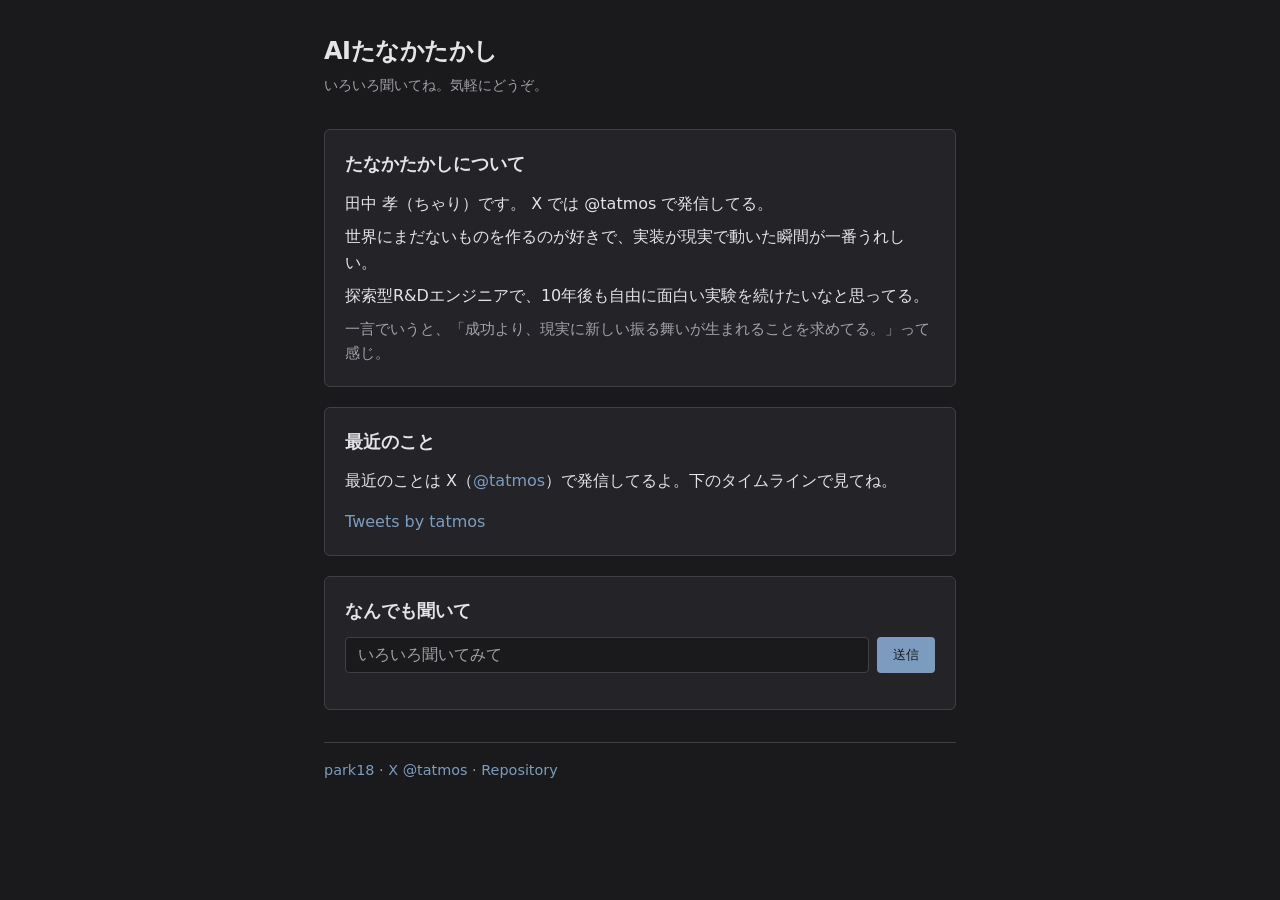
==== index.html @ c5a1a073 "最初のコミット" ====
<!DOCTYPE html>
<html lang="ja">
<head>
  <meta charset="UTF-8">
  <meta name="viewport" content="width=device-width, initial-scale=1">
  <title>AIたなかたかし — いろいろ質問どうぞ</title>
  <link rel="stylesheet" href="style.css">
</head>
<body>
  <main>
    <header>
      <h1>AIたなかたかし</h1>
      <p class="subtitle">いろいろ聞いてね。気軽にどうぞ。</p>
    </header>

    <section id="self-intro-section" class="card">
      <h2>たなかたかしについて</h2>
      <div id="self-intro" aria-live="polite">
        <p class="status-note">読み込み中…</p>
      </div>
    </section>

    <section id="recent-section" class="card">
      <h2>最近のこと</h2>
      <p id="recent-summary" class="recent-summary">最近のことは X（<a href="https://x.com/tatmos">@tatmos</a>）で発信してるよ。下のタイムラインで見てね。</p>
      <div class="twitter-embed" aria-label="X タイムライン">
        <a class="twitter-timeline" data-dnt="true" data-theme="dark" data-chrome="noheader nofooter noborders" href="https://x.com/tatmos">Tweets by tatmos</a>
      </div>
    </section>

    <section id="chat-section" class="card">
      <h2>なんでも聞いて</h2>
      <form id="chat-form" class="chat-form">
        <label for="chat-input" class="visually-hidden">質問を入力</label>
        <input type="text" id="chat-input" class="chat-input" placeholder="いろいろ聞いてみて" autocomplete="off">
        <button type="submit" class="chat-submit">送信</button>
      </form>
      <div id="chat-history" class="chat-history" aria-live="polite"></div>
    </section>

    <footer>
      <p><a href="http://park18.wakwak.com/~cha/index.html">park18</a> · <a href="https://x.com/tatmos">X @tatmos</a> · <a href="https://github.com/takashi-tanaka/takashi-tanaka">Repository</a></p>
    </footer>
  </main>
  <script src="js/definition-loader.js"></script>
  <script src="js/rules-engine.js"></script>
  <script src="js/chat-ui.js"></script>
  <script src="js/app.js"></script>
  <script async src="https://platform.twitter.com/widgets.js" charset="utf-8"></script>
</body>
</html>
---- style.css ----
/* ミニマル・暗背景・読みやすさ優先 */

:root {
  --bg: #1a1a1c;
  --surface: #242428;
  --text: #e4e4e7;
  --text-muted: #a1a1aa;
  --accent: #7c9cbf;
  --border: #3f3f46;
}

* {
  box-sizing: border-box;
}

body {
  margin: 0;
  background: var(--bg);
  color: var(--text);
  font-family: "Segoe UI", system-ui, sans-serif;
  font-size: 1rem;
  line-height: 1.6;
  min-height: 100vh;
}

main {
  max-width: 42rem;
  margin: 0 auto;
  padding: 2rem 1.25rem;
}

header {
  margin-bottom: 2rem;
}

h1 {
  font-size: 1.5rem;
  font-weight: 600;
  margin: 0 0 0.25rem 0;
  letter-spacing: -0.02em;
}

.subtitle {
  color: var(--text-muted);
  font-size: 0.9rem;
  margin: 0;
}

h2 {
  font-size: 1.1rem;
  font-weight: 600;
  margin: 0 0 0.75rem 0;
  color: var(--text);
}

h3 {
  font-size: 0.95rem;
  font-weight: 600;
  margin: 0.75rem 0 0.25rem 0;
  color: var(--text-muted);
}

.card {
  background: var(--surface);
  border: 1px solid var(--border);
  border-radius: 6px;
  padding: 1.25rem;
  margin-bottom: 1.25rem;
}

.card ul {
  margin: 0;
  padding-left: 1.25rem;
}

.card li {
  margin-bottom: 0.35rem;
}

.card li:last-child {
  margin-bottom: 0;
}

.status-note {
  color: var(--text-muted);
  font-size: 0.85rem;
  margin: 0 0 1rem 0;
}

.self-intro-lead {
  margin: 0 0 0.75rem 0;
  font-weight: 500;
}

.self-intro-oneliner {
  margin: 0.75rem 0 0 0;
  color: var(--text-muted);
  font-size: 0.95rem;
}

#self-intro p {
  margin: 0 0 0.5rem 0;
}

#self-intro p:last-child {
  margin-bottom: 0;
}

.recent-summary {
  margin: 0 0 1rem 0;
  color: var(--text);
}

.twitter-embed {
  margin-top: 0.5rem;
}

.twitter-embed iframe {
  max-width: 100%;
}

code {
  font-size: 0.88em;
  background: var(--bg);
  padding: 0.15em 0.4em;
  border-radius: 4px;
  color: var(--accent);
}

a {
  color: var(--accent);
  text-decoration: none;
}

a:hover {
  text-decoration: underline;
}

/* --- 対話 UI --- */

.chat-form {
  display: flex;
  gap: 0.5rem;
  margin-bottom: 1rem;
}

.chat-input {
  flex: 1;
  padding: 0.5rem 0.75rem;
  background: var(--bg);
  border: 1px solid var(--border);
  border-radius: 4px;
  color: var(--text);
  font-size: 1rem;
}

.chat-input::placeholder {
  color: var(--text-muted);
}

.chat-submit {
  padding: 0.5rem 1rem;
  background: var(--accent);
  border: none;
  border-radius: 4px;
  color: var(--bg);
  font-weight: 500;
  cursor: pointer;
}

.chat-submit:hover {
  opacity: 0.9;
}

.chat-history {
  max-height: 20rem;
  overflow-y: auto;
}

.chat-row {
  margin-bottom: 0.75rem;
}

.chat-row--user .chat-label {
  color: var(--text-muted);
}

.chat-row--bot .chat-label {
  color: var(--accent);
}

.chat-label {
  display: block;
  font-size: 0.8rem;
  margin-bottom: 0.2rem;
}

.chat-body {
  padding: 0.35rem 0;
}

.visually-hidden {
  position: absolute;
  width: 1px;
  height: 1px;
  padding: 0;
  margin: -1px;
  overflow: hidden;
  clip: rect(0, 0, 0, 0);
  border: 0;
}

footer {
  margin-top: 2rem;
  padding-top: 1rem;
  border-top: 1px solid var(--border);
  color: var(--text-muted);
  font-size: 0.9rem;
}

footer p {
  margin: 0;
}
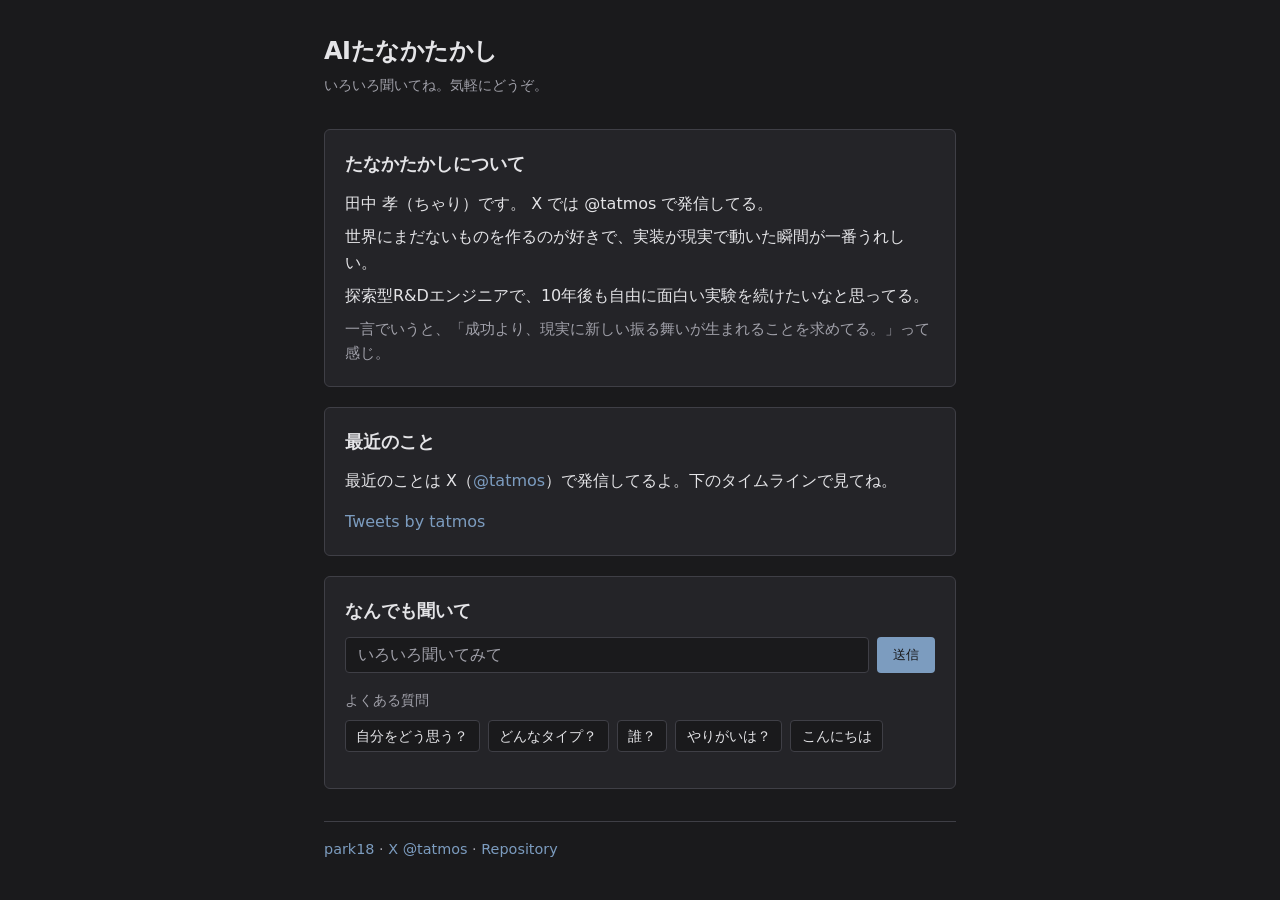
==== commit 71e2e4c5: "リンク" ====
--- a/index.html
+++ b/index.html
@@ -35,6 +35,8 @@
         <input type="text" id="chat-input" class="chat-input" placeholder="いろいろ聞いてみて" autocomplete="off">
         <button type="submit" class="chat-submit">送信</button>
       </form>
+      <p class="faq-label">よくある質問</p>
+      <div id="faq-buttons" class="faq-buttons" aria-live="polite"></div>
       <div id="chat-history" class="chat-history" aria-live="polite"></div>
     </section>
 
--- a/style.css
+++ b/style.css
@@ -172,6 +172,34 @@
   opacity: 0.9;
 }
 
+.faq-label {
+  margin: 0 0 0.5rem 0;
+  font-size: 0.9rem;
+  color: var(--text-muted);
+}
+
+.faq-buttons {
+  display: flex;
+  flex-wrap: wrap;
+  gap: 0.5rem;
+  margin-bottom: 1rem;
+}
+
+.faq-btn {
+  padding: 0.35rem 0.65rem;
+  background: var(--bg);
+  border: 1px solid var(--border);
+  border-radius: 4px;
+  color: var(--text);
+  font-size: 0.9rem;
+  cursor: pointer;
+}
+
+.faq-btn:hover {
+  border-color: var(--accent);
+  color: var(--accent);
+}
+
 .chat-history {
   max-height: 20rem;
   overflow-y: auto;
@@ -197,6 +225,11 @@
 
 .chat-body {
   padding: 0.35rem 0;
+}
+
+.chat-body a {
+  color: var(--accent);
+  word-break: break-all;
 }
 
 .visually-hidden {
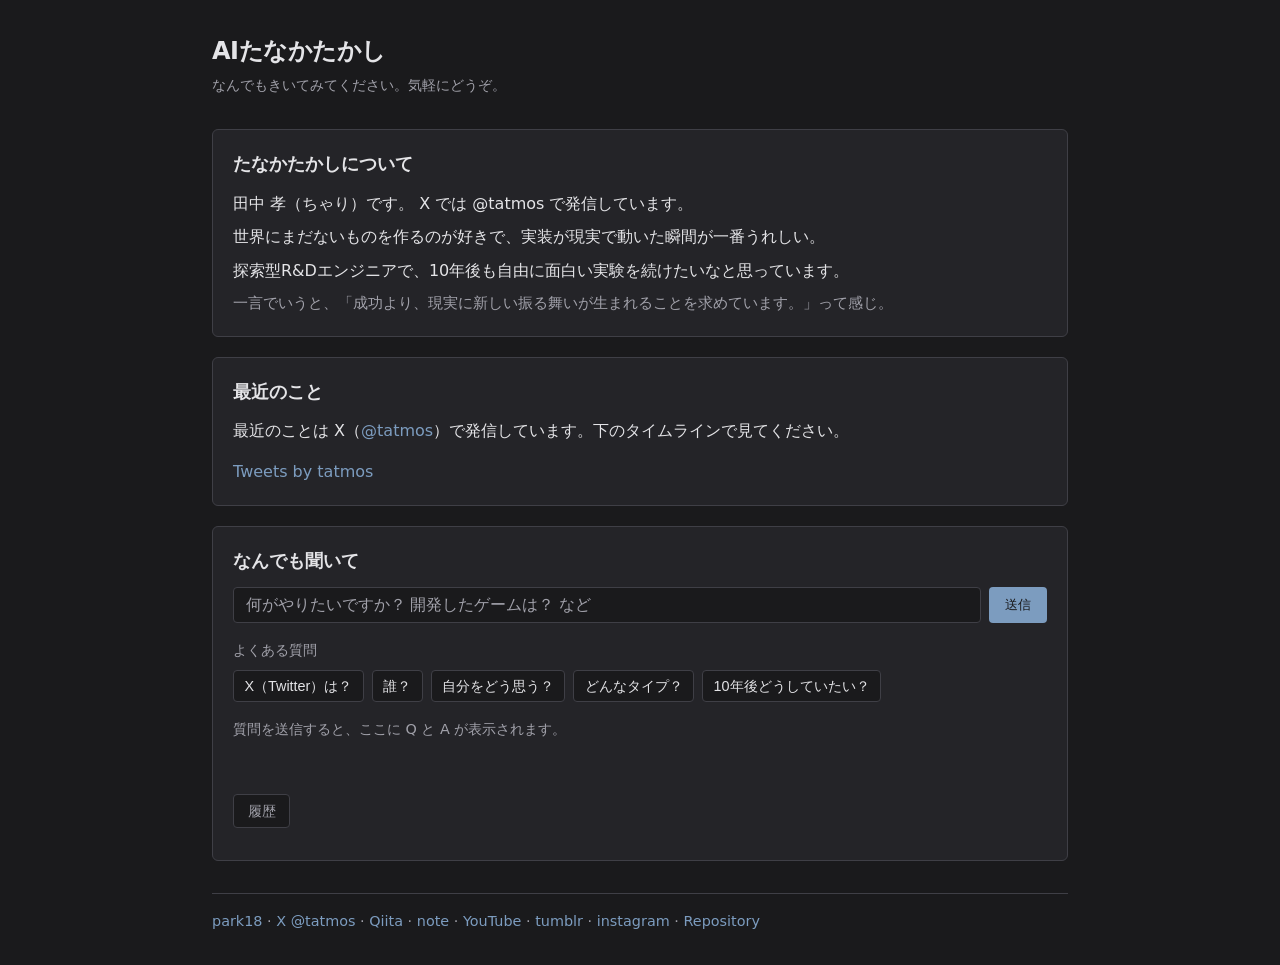
==== commit 2bf49ac7: "方向性" ====
--- a/index.html
+++ b/index.html
@@ -10,7 +10,7 @@
   <main>
     <header>
       <h1>AIたなかたかし</h1>
-      <p class="subtitle">いろいろ聞いてね。気軽にどうぞ。</p>
+      <p class="subtitle">なんでもきいてみてください。気軽にどうぞ。</p>
     </header>
 
     <section id="self-intro-section" class="card">
@@ -22,7 +22,7 @@
 
     <section id="recent-section" class="card">
       <h2>最近のこと</h2>
-      <p id="recent-summary" class="recent-summary">最近のことは X（<a href="https://x.com/tatmos">@tatmos</a>）で発信してるよ。下のタイムラインで見てね。</p>
+      <p id="recent-summary" class="recent-summary">最近のことは X（<a href="https://x.com/tatmos">@tatmos</a>）で発信しています。下のタイムラインで見てください。</p>
       <div class="twitter-embed" aria-label="X タイムライン">
         <a class="twitter-timeline" data-dnt="true" data-theme="dark" data-chrome="noheader nofooter noborders" href="https://x.com/tatmos">Tweets by tatmos</a>
       </div>
@@ -32,16 +32,22 @@
       <h2>なんでも聞いて</h2>
       <form id="chat-form" class="chat-form">
         <label for="chat-input" class="visually-hidden">質問を入力</label>
-        <input type="text" id="chat-input" class="chat-input" placeholder="いろいろ聞いてみて" autocomplete="off">
+        <input type="text" id="chat-input" class="chat-input" placeholder="何がやりたいですか？ 開発したゲームは？ など" autocomplete="off">
         <button type="submit" class="chat-submit">送信</button>
       </form>
       <p class="faq-label">よくある質問</p>
       <div id="faq-buttons" class="faq-buttons" aria-live="polite"></div>
-      <div id="chat-history" class="chat-history" aria-live="polite"></div>
+      <div id="current-qa" class="current-qa" aria-live="polite" aria-label="直近の質問と回答">
+        <p class="current-qa-placeholder">質問を送信すると、ここに Q と A が表示されます。</p>
+      </div>
+      <button type="button" id="chat-history-btn" class="chat-history-btn" aria-expanded="false" aria-controls="chat-history-container">履歴</button>
+      <div id="chat-history-container" class="chat-history-container is-hidden" aria-label="会話履歴">
+        <div id="chat-history" class="chat-history" aria-live="polite"></div>
+      </div>
     </section>
 
     <footer>
-      <p><a href="http://park18.wakwak.com/~cha/index.html">park18</a> · <a href="https://x.com/tatmos">X @tatmos</a> · <a href="https://github.com/takashi-tanaka/takashi-tanaka">Repository</a></p>
+      <p class="footer-links">読み込み中…</p>
     </footer>
   </main>
   <script src="js/definition-loader.js"></script>
--- a/style.css
+++ b/style.css
@@ -24,7 +24,7 @@
 }
 
 main {
-  max-width: 42rem;
+  max-width: 56rem;
   margin: 0 auto;
   padding: 2rem 1.25rem;
 }
@@ -200,6 +200,70 @@
   color: var(--accent);
 }
 
+.faq-btn--answered {
+  opacity: 0.7;
+  border-style: dashed;
+}
+
+/* 直近の Q と A のみ表示（通常時） */
+.current-qa {
+  margin-bottom: 0.75rem;
+  min-height: 4rem;
+}
+
+.current-qa-placeholder {
+  margin: 0;
+  color: var(--text-muted);
+  font-size: 0.9rem;
+}
+
+.current-qa-pair {
+  border: 1px solid var(--border);
+  border-radius: 6px;
+  padding: 1rem;
+  background: var(--bg);
+}
+
+.current-qa-pair .chat-row {
+  margin-bottom: 0.75rem;
+}
+
+.current-qa-pair .chat-row:last-child {
+  margin-bottom: 0;
+}
+
+.current-qa-pair .chat-label {
+  font-weight: 600;
+}
+
+.chat-history-btn {
+  margin-bottom: 0.75rem;
+  padding: 0.4rem 0.85rem;
+  background: var(--bg);
+  border: 1px solid var(--border);
+  border-radius: 4px;
+  color: var(--text-muted);
+  font-size: 0.9rem;
+  cursor: pointer;
+}
+
+.chat-history-btn:hover {
+  border-color: var(--accent);
+  color: var(--accent);
+}
+
+.chat-history-container.is-hidden {
+  display: none;
+}
+
+.chat-section.show-history .current-qa {
+  display: none;
+}
+
+.chat-section.show-history .chat-history-container {
+  display: block;
+}
+
 .chat-history {
   max-height: 20rem;
   overflow-y: auto;
@@ -207,6 +271,26 @@
 
 .chat-row {
   margin-bottom: 0.75rem;
+  display: flex;
+  gap: 0.6rem;
+  align-items: flex-start;
+}
+
+.chat-row--user .chat-row-content {
+  flex: 1;
+}
+
+.chat-row--bot .chat-avatar {
+  flex-shrink: 0;
+  width: 2.25rem;
+  height: 2.25rem;
+  border-radius: 50%;
+  object-fit: cover;
+}
+
+.chat-row--bot .chat-row-content {
+  flex: 1;
+  min-width: 0;
 }
 
 .chat-row--user .chat-label {
@@ -229,7 +313,8 @@
 
 .chat-body a {
   color: var(--accent);
-  word-break: break-all;
+  overflow-wrap: break-word;
+  word-break: normal;
 }
 
 .visually-hidden {
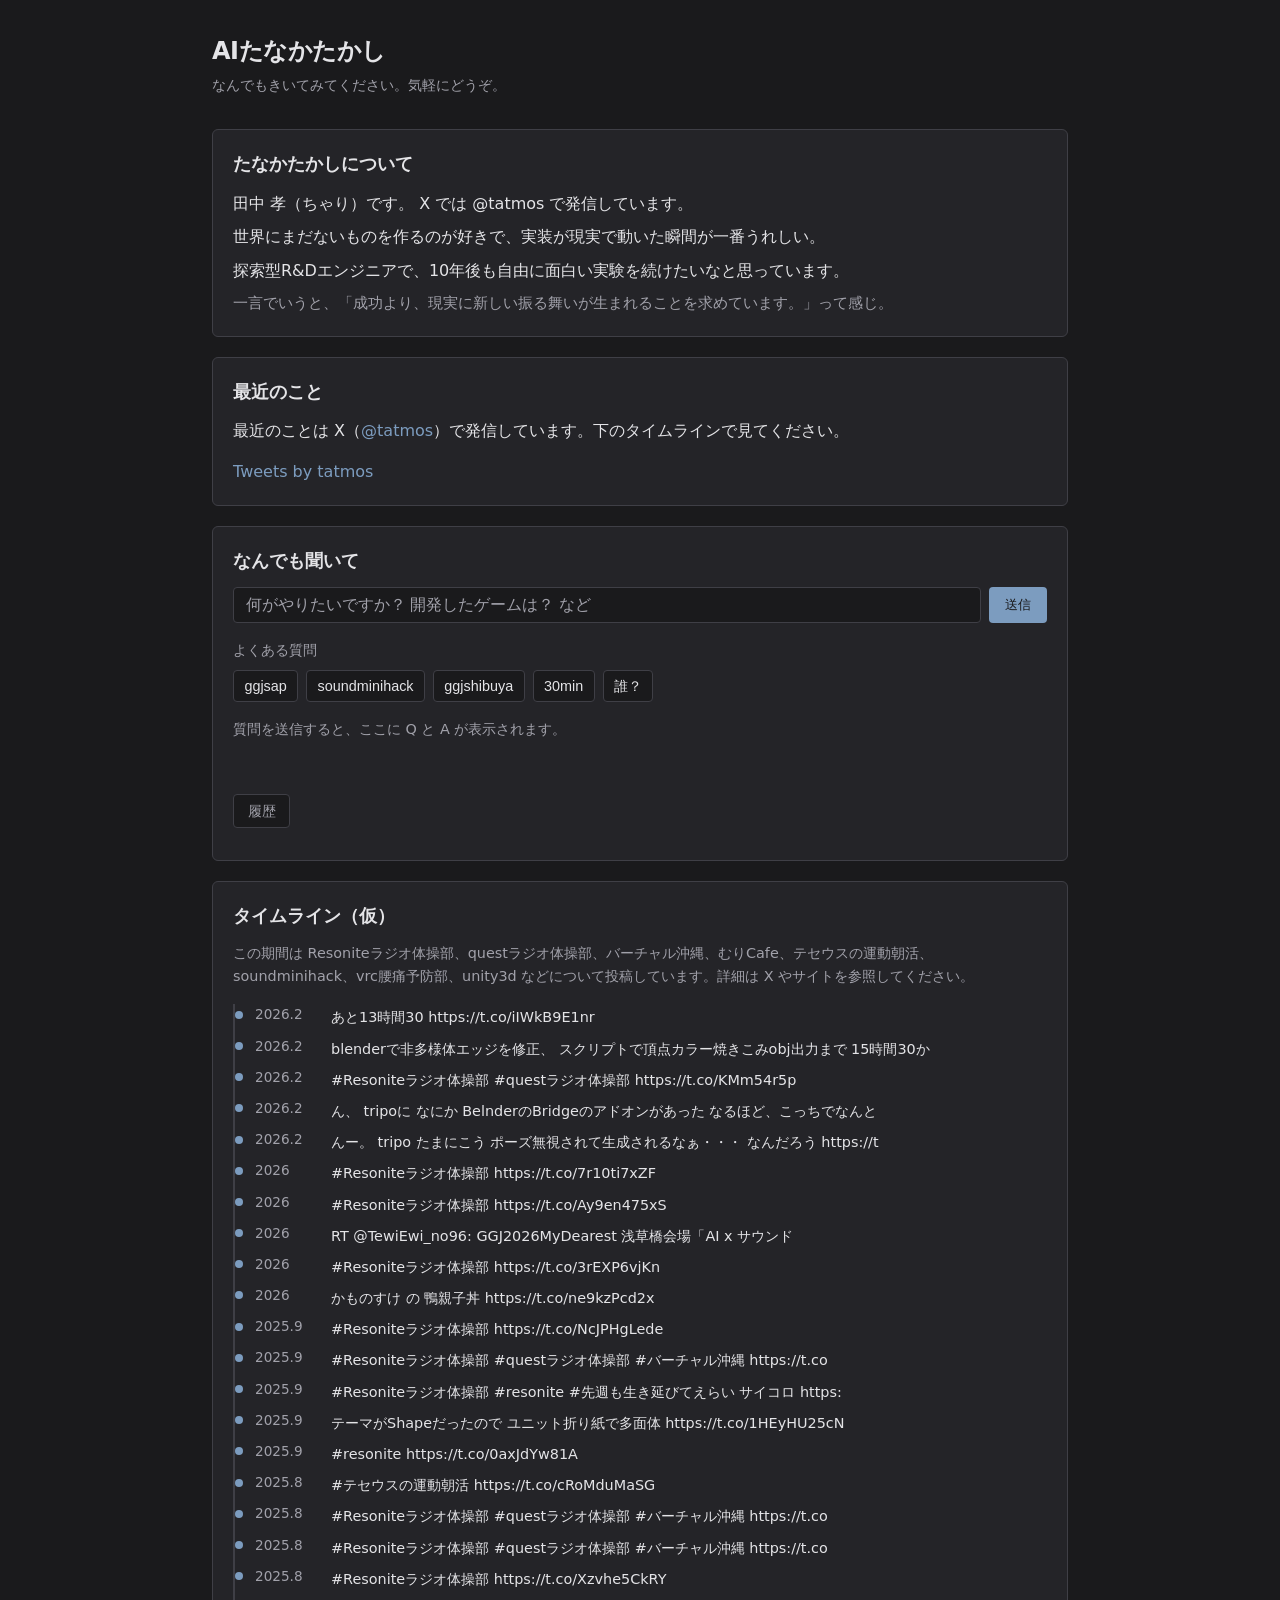
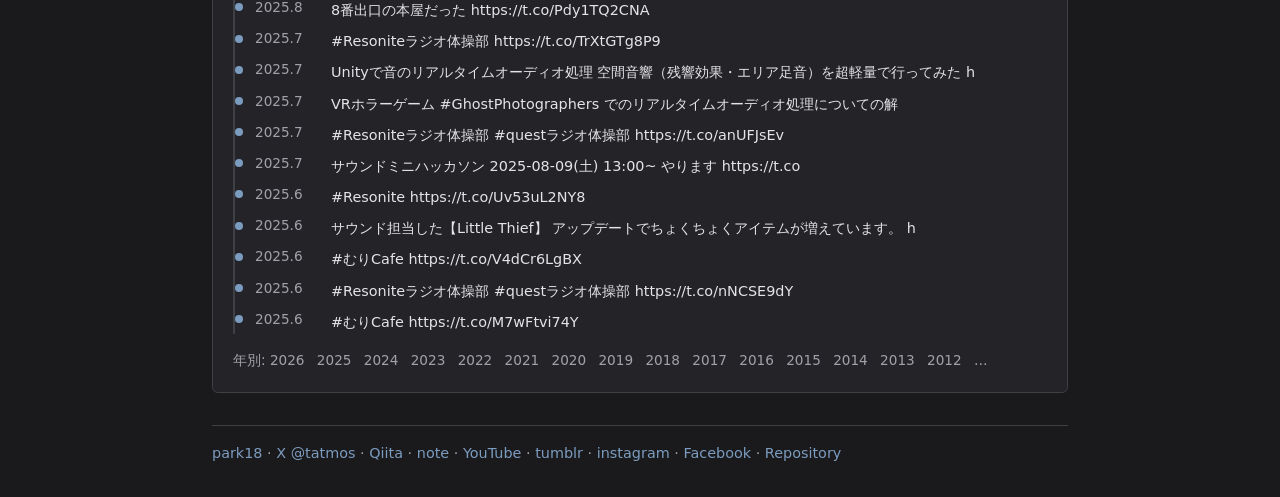
==== commit 58a0fa25: "timeline仮" ====
--- a/index.html
+++ b/index.html
@@ -46,6 +46,14 @@
       </div>
     </section>
 
+    <section id="timeline-section" class="card" aria-label="タイムライン（仮）">
+      <h2>タイムライン（仮）</h2>
+      <p id="timeline-summary" class="timeline-summary"></p>
+      <div id="timeline-view" class="timeline-view" aria-live="polite">
+        <p class="status-note">読み込み中…</p>
+      </div>
+    </section>
+
     <footer>
       <p class="footer-links">読み込み中…</p>
     </footer>
--- a/style.css
+++ b/style.css
@@ -117,6 +117,74 @@
 
 .twitter-embed iframe {
   max-width: 100%;
+}
+
+/* --- タイムライン（仮） --- */
+
+.timeline-summary {
+  margin: 0 0 1rem 0;
+  color: var(--text-muted);
+  font-size: 0.9rem;
+}
+
+.timeline-view {
+  margin-top: 0.5rem;
+}
+
+.timeline-list {
+  list-style: none;
+  margin: 0;
+  padding: 0;
+  border-left: 2px solid var(--border);
+  padding-left: 1rem;
+  margin-left: 0.25rem;
+}
+
+.timeline-item {
+  position: relative;
+  margin-bottom: 0.85rem;
+  padding-left: 0;
+}
+
+.timeline-item::before {
+  content: "";
+  position: absolute;
+  left: -1.25rem;
+  top: 0.4rem;
+  width: 8px;
+  height: 8px;
+  border-radius: 50%;
+  background: var(--accent);
+}
+
+.timeline-item:last-child {
+  margin-bottom: 0;
+}
+
+.timeline-date {
+  display: inline-block;
+  min-width: 4rem;
+  font-size: 0.85rem;
+  color: var(--text-muted);
+  margin-right: 0.75rem;
+  vertical-align: top;
+}
+
+.timeline-label {
+  display: inline;
+  font-size: 0.9rem;
+  color: var(--text);
+  word-break: break-word;
+}
+
+.timeline-years-note {
+  margin: 1rem 0 0 0;
+  font-size: 0.85rem;
+  color: var(--text-muted);
+}
+
+.timeline-year {
+  margin-right: 0.5rem;
 }
 
 code {
